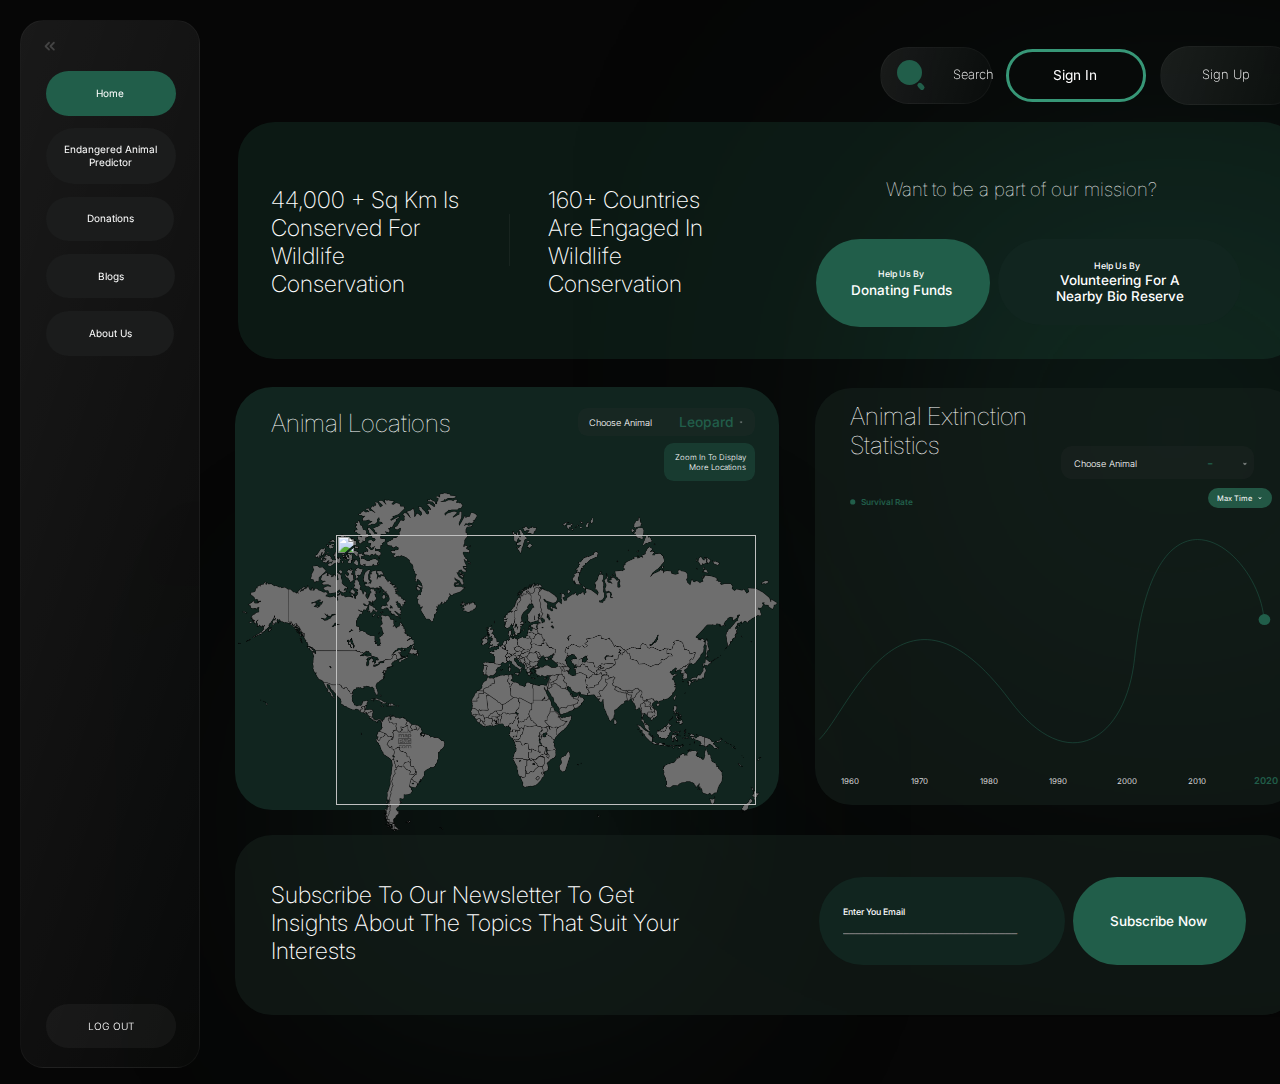
==== index.html @ 429c8d78 "updated" ====
<!DOCTYPE html>
<html>
  <head>
    <meta charset="utf-8" />
    <meta name="viewport" content="initial-scale=1, width=device-width" />

    <link rel="stylesheet" href="./global.css" />
    <link rel="stylesheet" href="./index.css" />
    <link
      rel="stylesheet"
      href="https://fonts.googleapis.com/css2?family=Inter:ital,wght@0,100;0,200;0,300;0,400;0,500;0,600;0,700;1,300&display=swap"
    />
    <link
      rel="stylesheet"
      href="https://fonts.googleapis.com/css2?family=Italiana:wght@400&display=swap"
    />
  </head>
  <body>
    <div class="biodiversity-v12">
      <img class="biodiversity-v1-item" alt="" src="./public/group-51.svg" />

      <div class="frame-parent36">
        <div class="frame-parent37">
          <div class="learn-more-wrapper6">
            <div class="learn-more8">Learn More</div>
          </div>
          <div class="frame-parent38">
            <div class="icon-park-outlinelike-wrapper6">
              <img
                class="icon-park-outlinelike8"
                alt=""
                src="./public/iconparkoutlinelike.svg"
              />
            </div>
            <div class="solarbookmark-broken-wrapper6">
              <img
                class="solarbookmark-broken-icon8"
                alt=""
                src="./public/solarbookmarkbroken.svg"
              />
            </div>
          </div>
        </div>
        <div class="frame-parent39">
          <div class="learn-more-wrapper6">
            <div class="learn-more8">Learn More</div>
          </div>
          <div class="frame-parent38">
            <div class="icon-park-outlinelike-wrapper6">
              <img
                class="icon-park-outlinelike8"
                alt=""
                src="./public/iconparkoutlinelike.svg"
              />
            </div>
            <div class="solarbookmark-broken-wrapper6">
              <img
                class="solarbookmark-broken-icon8"
                alt=""
                src="./public/solarbookmarkbroken-1.svg"
              />
            </div>
          </div>
        </div>
        <div class="frame-parent41">
          <div class="learn-more-wrapper6">
            <div class="learn-more8">Learn More</div>
          </div>
          <div class="frame-parent38">
            <div class="icon-park-outlinelike-wrapper6">
              <img
                class="icon-park-outlinelike8"
                alt=""
                src="./public/iconparkoutlinelike.svg"
              />
            </div>
            <div class="solarbookmark-broken-wrapper6">
              <img
                class="solarbookmark-broken-icon8"
                alt=""
                src="./public/solarbookmarkbroken-1.svg"
              />
            </div>
          </div>
        </div>
        <div class="frame-parent37">
          <div class="learn-more-wrapper6">
            <div class="learn-more8">Learn More</div>
          </div>
          <div class="frame-parent38">
            <div class="icon-park-outlinelike-wrapper6">
              <img
                class="icon-park-outlinelike8"
                alt=""
                src="./public/iconparkoutlinelike.svg"
              />
            </div>
            <div class="solarbookmark-broken-wrapper6">
              <img
                class="solarbookmark-broken-icon8"
                alt=""
                src="./public/solarbookmarkbroken.svg"
              />
            </div>
          </div>
        </div>
      </div>
      <div class="frame-parent45">
        <div class="rectangle-parent4">
          <div class="frame-child27"></div>
          <img class="vector-icon8" alt="" src="./public/vector.svg" />
        </div>
        <div class="rectangle-parent5">
          <div class="frame-child27"></div>
          <img class="vector-icon8" alt="" src="./public/vector.svg" />
        </div>
        <div class="rectangle-parent6">
          <div class="frame-child27"></div>
          <img class="vector-icon8" alt="" src="./public/vector-2.svg" />
        </div>
        <div class="sugar-levels1">Sugar Levels</div>
        <div class="bgm2">BGM</div>
        <div class="bgm3">BGM</div>
        <div class="averge1">Averge</div>
        <div class="mmoll2">3.9 mmol/L</div>
        <div class="beats-minute1">78-82 beats /minute</div>
        <div class="and-180-mgdl1">70 and 180 mg/dL</div>
        <div class="you1">You</div>
        <div class="mmoll3">4.5 mmol/L</div>
        <div class="beats-min1">82 beats /min</div>
        <div class="mgdl1">70-100 mg/dL</div>
        <div class="high-detail-white-world-map-1-parent">
          <img
            class="high-detail-white-world-map-1-icon1"
            alt=""
            src="./public/20210703213highdetailwhiteworldmap-1-11@2x.png"
          />

          <div class="rectangle-parent7">
            <div class="frame-child30"></div>
            <img
              class="frame-child31"
              loading="lazy"
              alt=""
              src="./public/group-10000050691.svg"
            />
          </div>
        </div>
        <h1 class="animal-locations1">Animal Locations</h1>
        <div class="frame-wrapper1">
          <div class="choice-options-parent">
            <div class="choice-options">
              <div class="choose-animal2">Choose animal</div>
              <div class="animal-list">
                <div class="leopard1">Leopard</div>
                <img
                  class="animal-list-child"
                  alt=""
                  src="./public/group-1000005086@2x.png"
                />
              </div>
            </div>
            <div class="zoom-info1">
              <div class="zoom-in-to-container1">
                <p class="zoom-in-to1">Zoom in to display</p>
                <p class="zoom-in-to1">more locations</p>
              </div>
            </div>
          </div>
        </div>
      </div>
      <div class="rectangle-parent8">
        <div class="frame-child32"></div>
        <div class="statistics-content-wrapper">
          <div class="statistics-content1">
            <div class="statistics-header1">
              <div class="animal-extinction-statistics-container1">
                <p class="animal-extinction1">Animal Extinction</p>
                <p class="zoom-in-to1">Statistics</p>
              </div>
              <div class="statistics-options">
                <div class="animal-choice">
                  <div class="choose-animal-input">
                    <div class="choose-animal3">Choose animal</div>
                  </div>
                  <div class="selected-animal">-</div>
                  <div class="dropdown1">
                    <img
                      class="dropdown-child"
                      alt=""
                      src="./public/group-1000005086-1@2x.png"
                    />
                  </div>
                </div>
              </div>
            </div>
            <div class="survival-info1">
              <div class="survival-rate1">
                <img
                  class="survival-rate-child"
                  loading="lazy"
                  alt=""
                  src="./public/group-1000005066.svg"
                />
              </div>
              <div class="survival-label">
                <div class="survival-rate2">Survival rate</div>
              </div>
              <div class="max-time-parent">
                <div class="max-time1">Max Time</div>
                <div class="time-value">
                  <img
                    class="mingcutedown-fill-icon1"
                    loading="lazy"
                    alt=""
                    src="./public/mingcutedownfill.svg"
                  />
                </div>
              </div>
            </div>
          </div>
        </div>
        <div class="grid-rows-parent">
          <div class="grid-rows">
            <div class="grid-cells">
              <img class="grid-cells-child" loading="lazy" alt="" />
            </div>
            <div class="grid-content">1960</div>
          </div>
          <div class="grid-rows1">
            <div class="grid-rows-inner">
              <img class="frame-child33" loading="lazy" alt="" />
            </div>
            <div class="div6">1970</div>
          </div>
          <div class="grid-rows1">
            <div class="grid-rows-inner">
              <img class="frame-child33" loading="lazy" alt="" />
            </div>
            <div class="div6">1980</div>
          </div>
          <div class="grid-rows3">
            <div class="grid-cells">
              <img class="frame-child33" loading="lazy" alt="" />
            </div>
            <div class="div6">1990</div>
          </div>
          <div class="grid-rows1">
            <div class="grid-rows-inner">
              <img class="frame-child33" loading="lazy" alt="" />
            </div>
            <div class="div6">2000</div>
          </div>
          <div class="grid-rows1">
            <div class="grid-rows-inner">
              <img class="frame-child33" loading="lazy" alt="" />
            </div>
            <div class="div6">2010</div>
          </div>
          <div class="grid-rows6">
            <div class="grid-cells">
              <img class="frame-child33" loading="lazy" alt="" />
            </div>
            <div class="div11">2020</div>
          </div>
          <img
            class="frame-child39"
            alt=""
            src="./public/group-1000005064.svg"
          />
        </div>
      </div>
      <div class="rectangle-parent9">
        <div class="frame-child40"></div>
        <div class="conservation-info">
          <div class="conservation-stats-parent">
            <div class="conservation-stats">
              <div class="sq-km-is1">
                44,000 + sq km is conserved for wildlife conservation
              </div>
            </div>
            <img
              class="frame-child41"
              loading="lazy"
              alt=""
              src="./public/line-76.svg"
            />

            <div class="conservation-stats1">
              <a class="countries-are-engaged1"
                >160+ Countries are engaged in wildlife conservation</a
              >
            </div>
          </div>
        </div>
        <div class="frame-parent46">
          <div class="want-to-be-a-part-of-our-missi-wrapper">
            <div class="want-to-be1">Want to be a part of our mission?</div>
          </div>
          <div class="contribution-options">
            <div class="contribution-types">
              <div class="contribution-headers">
                <div class="help-us-by2">Help us by</div>
              </div>
              <a class="donating-funds1">Donating funds</a>
            </div>
            <div class="contribution-types1">
              <div class="help-us-by-frame">
                <div class="help-us-by2">Help us by</div>
              </div>
              <a class="volunteering-for-a1"
                >Volunteering for a nearby Bio Reserve</a
              >
            </div>
          </div>
        </div>
      </div>
      <div class="rectangle-parent10">
        <div class="frame-child42"></div>
        <div class="subscribe-to-our-newsletter-to-container">
          <div class="sq-km-is1">
            Subscribe to our newsletter to get insights about the topics that
            suit your interests
          </div>
        </div>
        <div class="email-input1">
          <div class="input-field">
            <div class="enter-you-email1">Enter you email</div>
            <input
              class="email-placeholder"
              placeholder="_____________________________"
              type="text"
            />
          </div>
          <button class="submit-button1">
            <div class="subscribe-now1">Subscribe now</div>
          </button>
        </div>
      </div>
      <div class="footer-content-group">
        <div class="footer-content1">
          <img
            class="footer-content-item"
            loading="lazy"
            alt=""
            src="./public/group-1000005086-2.svg"
          />

          <div class="footer-navigation">
            <div class="footer-links1">
              <button class="home-link">
                <div class="home1">Home</div>
              </button>
              <div class="link-items-wrapper">
                <div class="link-items">
                  <div class="endangered-animal-predictor-container1">
                    <p class="endangered-animal1">Endangered animal</p>
                    <p class="zoom-in-to1">predictor</p>
                  </div>
                </div>
              </div>
              <div class="footer-links-inner" id="frameContainer1">
                <div class="donations-container">
                  <div class="donations1">Donations</div>
                </div>
              </div>
              <div class="footer-links-inner" id="frameContainer2">
                <div class="blogs-container">
                  <div class="blogs1">Blogs</div>
                </div>
              </div>
              <button class="footer-links-inner1" id="frameButton">
                <div class="about-us-container">
                  <div class="about-us1">About Us</div>
                </div>
              </button>
            </div>
          </div>
        </div>
        <button class="logout">
          <div class="log-out1">LOG OUT</div>
        </button>
      </div>
      <nav class="header">
        <button class="header-content">
          <div class="search-bar">
            <div class="ellipse-container">
              <div class="frame-child43"></div>
              <div class="frame-child44"></div>
            </div>
            <div class="search2">Search</div>
          </div>
        </button>
        <button class="auth-buttons">
          <a class="sign-in">Sign In</a>
        </button>
        <button class="signup-button">
          <div class="signup-label">
            <div class="sign-up">Sign Up</div>
          </div>
        </button>
      </nav>
    </div>

    <script>
      var frameContainer1 = document.getElementById("frameContainer1");
      if (frameContainer1) {
        frameContainer1.addEventListener("click", function (e) {
          window.location.href = "./bio-diversity-v2.html";
        });
      }
      
      var frameContainer2 = document.getElementById("frameContainer2");
      if (frameContainer2) {
        frameContainer2.addEventListener("click", function (e) {
          window.location.href = "./bio-diversity-v12.html";
        });
      }
      
      var frameButton = document.getElementById("frameButton");
      if (frameButton) {
        frameButton.addEventListener("click", function (e) {
          // Please sync "BioDiversity V1" to the project
        });
      }
      </script>
  </body>
</html>
---- global.css ----
body {
  margin: 0;
  line-height: normal;
}

:root {
  /* fonts */
  --font-inter: Inter;
  --font-italiana: Italiana;

  /* font sizes */
  --font-size-sm-7: 13.7px;
  --font-size-mini-5: 14.5px;
  --font-size-sm-3: 13.3px;
  --font-size-smi: 13px;
  --font-size-xs-5: 11.5px;
  --font-size-mini-6: 14.6px;
  --font-size-smi-9: 12.9px;
  --font-size-lgi-7: 19.7px;
  --font-size-4xs-2: 8.2px;
  --font-size-2xs-1: 10.1px;
  --font-size-3xs: 10px;
  --font-size-sm-5: 13.5px;
  --font-size-4xs-8: 8.8px;
  --font-size-4xl-1: 23.1px;
  --font-size-lg: 18px;
  --font-size-lg-9: 18.9px;
  --font-size-3xs-4: 9.4px;
  --font-size-5xs-9: 7.9px;
  --font-size-5xs-5: 7.5px;
  --font-size-4xs-3: 8.3px;
  --font-size-3xs-1: 9.1px;
  --font-size-5xl-9: 24.9px;
  --font-size-xl: 20px;
  --font-size-5xs-8: 7.8px;
  --font-size-sm-8: 13.8px;
  --font-size-3xs-2: 9.2px;
  --font-size-6xl: 25px;
  --font-size-sm: 14px;
  --font-size-37xl: 56px;
  --font-size-15xl: 34px;
  --font-size-26xl: 45px;
  --font-size-mid-2: 17.2px;
  --font-size-2xs-5: 10.5px;
  --font-size-4xl-2: 23.2px;
  --font-size-lgi: 19px;
  --font-size-xs-2: 11.2px;
  --font-size-base-4: 15.4px;
  --font-size-11xl-4: 30.4px;
  --font-size-5xl: 24px;
  --font-size-8xl-8: 27.8px;
  --font-size-3xl: 22px;
  --font-size-108xl: 127px;
  --font-size-13xl: 32px;
  --font-size-32xl: 51px;
  --font-size-smi-7: 12.7px;
  --font-size-base-2: 16.2px;
  --font-size-5xs-4: 7.4px;
  --font-size-3xs-9: 9.9px;
  --font-size-smi-6: 12.6px;
  --font-size-base: 16px;
  --font-size-9xl: 28px;

  /* Colors */
  --black-green: #11251f;
  --color-gray-500: #1b1c1c;
  --color-gray-100: #131313;
  --color-gray-600: #060606;
  --color-gray-700: rgba(17, 37, 31, 0.43);
  --color-gray-800: rgba(21, 31, 27, 0.63);
  --color-gray-200: rgba(255, 255, 255, 0.04);
  --color-gray-300: rgba(255, 255, 255, 0.25);
  --color-gray-400: rgba(19, 19, 19, 0.3);
  --color-gray-900: rgba(255, 255, 255, 0);
  --green: #379777;
  --color-seagreen-100: rgba(55, 151, 119, 0.2);
  --color-seagreen-200: rgba(55, 151, 119, 0.49);
  --color-seagreen-300: rgba(55, 151, 119, 0.13);
  --color-gainsboro-100: #d9d9d9;
  --color-gainsboro-200: #d8d8d8;
  --color-gainsboro-300: rgba(230, 230, 230, 0);
  --color-mediumaquamarine: #52b091;
  --color-white: #fff;
  --color-darkslategray-100: #474747;
  --dark-green: #215e4a;
  --color-darkslategray-200: rgba(48, 48, 48, 0.2);
  --color-darkslategray-300: rgba(71, 71, 71, 0.19);
  --color-dimgray: rgba(110, 110, 110, 0.19);
  --color-teal: #478570;

  /* Gaps */
  --gap-3xl: 22px;
  --gap-xl: 20px;
  --gap-5xl-1: 24.1px;
  --gap-8xs: 5px;
  --gap-4xs-9: 8.9px;
  --gap-smi-3: 12.3px;
  --gap-5xs-6: 7.6px;
  --gap-6xs-9: 6.9px;
  --gap-629xl-4: 648.4px;
  --gap-mid-6: 17.6px;
  --gap-smi-8: 12.8px;
  --gap-4xs-2: 8.2px;
  --gap-10xs-9: 2.9px;
  --gap-19xl-7: 38.7px;
  --gap-4xs-6: 8.6px;
  --gap-12xs-9: 0.9px;
  --gap-18xl-8: 37.8px;
  --gap-xs-8: 11.8px;
  --gap-3xs-1: 9.1px;
  --gap-8xs-6: 4.6px;
  --gap-8xs-4: 4.4px;
  --gap-14xl-8: 33.8px;
  --gap-7xs-5: 5.5px;
  --gap-6xs: 7px;
  --gap-6xl-6: 25.6px;
  --gap-5xs-7: 7.7px;
  --gap-sm: 14px;
  --gap-smi-9: 12.9px;
  --gap-7xs-1: 5.1px;
  --gap-23xl: 42px;
  --gap-xl-4: 20.4px;
  --gap-base: 16px;
  --gap-mid: 17px;
  --gap-24xl: 43px;
  --gap-2xl: 21px;
  --gap-15xl: 34px;
  --gap-2xl-3: 21.3px;
  --gap-14xl-9: 33.9px;
  --gap-4xl-6: 23.6px;

  /* Paddings */
  --padding-27xl-2: 46.2px;
  --padding-10xl: 29px;
  --padding-3xl: 22px;
  --padding-11xl: 30px;
  --padding-mini: 15px;
  --padding-8xl: 27px;
  --padding-14xl: 33px;
  --padding-xl: 20px;
  --padding-6xl: 25px;
  --padding-13xl: 32px;
  --padding-46xl: 65px;
  --padding-4xs: 9px;
  --padding-lgi: 19px;
  --padding-9xs: 4px;
  --padding-smi: 13px;
  --padding-7xs-5: 5.5px;
  --padding-12xs: 1px;
  --padding-5xl: 24px;
  --padding-11xs-1: 1.1px;
  --padding-10xs: 3px;
  --padding-10xs-7: 2.7px;
  --padding-7xs-4: 5.4px;
  --padding-10xs-1: 2.1px;
  --padding-7xs-7: 5.7px;
  --padding-7xs-6: 5.6px;
  --padding-7xs-9: 5.9px;
  --padding-8xs: 5px;
  --padding-6xs-1: 6.1px;
  --padding-xs: 12px;
  --padding-base: 16px;
  --padding-3xs-2: 9.2px;
  --padding-10xs-8: 2.8px;
  --padding-7xs-2: 5.2px;
  --padding-mid: 17px;
  --padding-4xl: 23px;
  --padding-lg: 18px;
  --padding-mid-5: 17.5px;
  --padding-23xl: 42px;
  --padding-6xs: 7px;
  --padding-32xl: 51px;
  --padding-21xl: 40px;
  --padding-base-5: 16.5px;
  --padding-30xl: 49px;
  --padding-23xl-5: 42.5px;
  --padding-35xl: 54px;
  --padding-30xl-2: 49.2px;
  --padding-17xl: 36px;
  --padding-18xl: 37px;
  --padding-10xl-3: 29.3px;
  --padding-10xl-2: 29.2px;
  --padding-9xs-7: 3.7px;
  --padding-37xl: 56px;
  --padding-40xl: 59px;
  --padding-12xl-6: 31.6px;
  --padding-xl-6: 20.6px;
  --padding-31xl: 50px;
  --padding-27xl: 46px;
  --padding-10xl-1: 29.1px;
  --padding-16xl: 35px;
  --padding-51xl: 70px;
  --padding-8xs-5: 4.5px;
  --padding-9xs-5: 3.5px;
  --padding-base-6: 16.6px;
  --padding-2xs: 11px;
  --padding-lgi-2: 19.2px;
  --padding-2xs-9: 10.9px;
  --padding-12xs-1: 0.1px;
  --padding-7xs-3: 5.3px;
  --padding-xs-1: 11.1px;
  --padding-22xl-5: 41.5px;
  --padding-4xs-4: 8.4px;
  --padding-7xs: 6px;
  --padding-4xs-3: 8.3px;
  --padding-xl-9: 20.9px;
  --padding-408xl-3: 427.3px;
  --padding-4xs-9: 8.9px;
  --padding-22xl: 41px;
  --padding-lg-7: 18.7px;
  --padding-lg-6: 18.6px;
  --padding-lg-8: 18.8px;
  --padding-7xl: 26px;
  --padding-26xl-6: 45.6px;
  --padding-25xl-5: 44.5px;

  /* Border radiuses */
  --br-7xl-4: 26.4px;
  --br-8xl-9: 27.9px;
  --br-18xl-8: 37.8px;
  --br-24xl-8: 43.8px;
  --br-82xl-6: 101.6px;
  --br-3xs-3: 9.3px;
  --br-sm-8: 13.8px;
  --br-4xl-5: 23.5px;
  --br-10xl-4: 29.4px;
  --br-18xl-3: 37.3px;
  --br-55xl: 74px;
  --br-34xl-5: 53.5px;
  --br-17xl-9: 36.9px;
  --br-lg-7: 18.7px;
  --br-xs-5: 11.5px;
  --br-3xs-7: 9.7px;
  --br-18xl-2: 37.2px;
  --br-10xs-7: 2.7px;
  --br-8xl-5: 27.5px;
  --br-36xl-2: 55.2px;
  --br-base-6: 16.6px;
  --br-16xl: 35px;
  --br-18xl: 37px;
  --br-17xl-6: 36.6px;
  --br-17xl-5: 36.5px;
}
---- index.css ----
.biodiversity-v1-item {
  position: absolute;
  top: -153px;
  left: -71px;
  width: 2026px;
  height: 1366px;
}
.learn-more8 {
  height: 10px;
  position: relative;
  text-decoration: underline;
  display: inline-block;
}
.learn-more-wrapper6 {
  width: 70.8px;
  border-radius: 13.81px;
  background-color: var(--dark-green);
  display: flex;
  flex-direction: row;
  align-items: center;
  justify-content: center;
  padding: var(--padding-7xs-2) var(--padding-xs);
  box-sizing: border-box;
  white-space: nowrap;
}
.icon-park-outlinelike8 {
  height: 13px;
  width: 13px;
  position: relative;
  overflow: hidden;
  flex-shrink: 0;
}
.icon-park-outlinelike-wrapper6 {
  height: 20.7px;
  width: 20.7px;
  border-radius: 13.81px;
  background-color: var(--dark-green);
  display: flex;
  flex-direction: row;
  align-items: center;
  justify-content: center;
  padding: var(--padding-7xs-2) var(--padding-9xs);
  box-sizing: border-box;
}
.solarbookmark-broken-icon8 {
  height: 10.4px;
  width: 10.4px;
  position: relative;
  overflow: hidden;
  flex-shrink: 0;
}
.solarbookmark-broken-wrapper6 {
  height: 20.7px;
  width: 20.7px;
  border-radius: 13.81px;
  background-color: var(--dark-green);
  display: flex;
  flex-direction: row;
  align-items: center;
  justify-content: center;
  padding: var(--padding-7xs-2) var(--padding-8xs);
  box-sizing: border-box;
}
.frame-parent38 {
  display: flex;
  flex-direction: row;
  align-items: flex-start;
  justify-content: flex-start;
  gap: var(--gap-6xs-9);
}
.frame-parent37,
.frame-parent39,
.frame-parent41 {
  position: absolute;
  top: 0;
  left: 0;
  width: 185.6px;
  display: flex;
  flex-direction: row;
  align-items: center;
  justify-content: space-between;
  gap: var(--gap-xl);
}
.frame-parent39,
.frame-parent41 {
  left: 220.1px;
}
.frame-parent41 {
  left: 440.3px;
}
.frame-parent36 {
  position: absolute;
  top: 531.5px;
  left: 67px;
  width: 626px;
  height: 20.7px;
  display: none;
  font-size: var(--font-size-4xs-2);
}
.frame-child27 {
  position: absolute;
  top: 0;
  left: 0;
  border-radius: 2.66px;
  background-color: var(--dark-green);
  width: 100%;
  height: 100%;
}
.vector-icon8 {
  position: absolute;
  height: 44%;
  width: 50%;
  top: 30%;
  right: 23%;
  bottom: 26%;
  left: 27%;
  max-width: 100%;
  overflow: hidden;
  max-height: 100%;
}
.rectangle-parent4,
.rectangle-parent5,
.rectangle-parent6 {
  width: 10px;
  height: 10px;
  position: relative;
  display: none;
  z-index: 1;
}
.rectangle-parent5,
.rectangle-parent6 {
  z-index: 2;
}
.rectangle-parent6 {
  z-index: 3;
}
.bgm2,
.bgm3,
.sugar-levels1 {
  font-size: var(--font-size-sm);
}
.sugar-levels1 {
  position: relative;
  line-height: 17.33px;
  display: none;
  min-width: 86px;
  z-index: 4;
}
.bgm2,
.bgm3 {
  min-width: 33px;
}
.bgm2 {
  position: relative;
  display: none;
  z-index: 5;
}
.bgm3 {
  z-index: 6;
}
.averge1,
.bgm3,
.mmoll2 {
  position: relative;
  display: none;
}
.averge1 {
  color: var(--dark-green);
  min-width: 28px;
  z-index: 7;
}
.mmoll2 {
  min-width: 44px;
  z-index: 8;
}
.and-180-mgdl1,
.beats-minute1,
.you1 {
  position: relative;
  display: none;
  min-width: 81px;
  z-index: 9;
}
.and-180-mgdl1,
.you1 {
  min-width: 71px;
  z-index: 10;
}
.you1 {
  color: var(--dark-green);
  min-width: 15px;
  z-index: 11;
}
.beats-min1,
.mgdl1,
.mmoll3 {
  position: relative;
  font-size: var(--font-size-3xs);
  display: none;
  min-width: 53px;
  z-index: 12;
}
.beats-min1,
.mgdl1 {
  min-width: 65px;
  z-index: 13;
}
.mgdl1 {
  min-width: 67px;
  z-index: 14;
}
.high-detail-white-world-map-1-icon1 {
  height: 517.1px;
  flex: 1;
  position: relative;
  max-width: 100%;
  overflow: hidden;
  object-fit: cover;
  z-index: 3;
}
.frame-child30 {
  position: absolute;
  top: 0;
  left: 0;
  border-radius: 37.16px;
  background-color: var(--black-green);
  width: 100%;
  height: 100%;
  z-index: 2;
}
.frame-child31 {
  position: absolute;
  top: 147.6px;
  left: 101.7px;
  width: 419.9px;
  height: 270.6px;
  z-index: 4;
}
.rectangle-parent7 {
  height: 423.1px;
  width: 544.7px;
  position: absolute;
  margin: 0 !important;
  top: -3.1px;
  left: -2.1px;
}
.high-detail-white-world-map-1-parent {
  width: 100%;
  margin: 0 !important;
  position: absolute;
  top: 3.1px;
  left: 2.1px;
  display: flex;
  flex-direction: row;
  align-items: flex-start;
  justify-content: flex-start;
  max-width: 100%;
  height: 100%;
}
.animal-locations1 {
  margin: 0;
  position: relative;
  font-size: var(--font-size-6xl);
  text-transform: capitalize;
  font-weight: 100;
  font-family: inherit;
  color: var(--color-white);
  z-index: 4;
}
.choose-animal2,
.leopard1 {
  position: relative;
  text-transform: capitalize;
  font-weight: 300;
  display: inline-block;
  min-width: 65px;
}
.leopard1 {
  font-weight: 500;
  min-width: 55px;
}
.animal-list-child {
  height: 4.6px;
  width: 4.6px;
  position: relative;
  object-fit: contain;
}
.animal-list,
.choice-options {
  display: flex;
  flex-direction: row;
  align-items: center;
  justify-content: flex-start;
}
.animal-list {
  gap: var(--gap-8xs-6);
  font-size: var(--font-size-sm-8);
  color: var(--dark-green);
}
.choice-options {
  border-radius: 9.74px;
  background-color: var(--color-darkslategray-200);
  padding: var(--padding-6xs-1) var(--padding-xs) var(--padding-7xs)
    var(--padding-2xs);
  gap: var(--gap-6xl-6);
}
.zoom-in-to1 {
  margin: 0;
}
.zoom-in-to-container1 {
  width: 72px;
  position: relative;
  text-transform: capitalize;
  font-weight: 300;
  display: inline-block;
}
.zoom-info1 {
  width: 91.9px;
  border-radius: 9.74px;
  background-color: var(--color-seagreen-100);
  display: flex;
  flex-direction: row;
  align-items: center;
  justify-content: center;
  padding: var(--padding-4xs) var(--padding-4xs) var(--padding-4xs-9);
  box-sizing: border-box;
  text-align: right;
  font-size: var(--font-size-5xs-8);
}
.choice-options-parent {
  width: 167.3px;
  display: flex;
  flex-direction: column;
  align-items: flex-end;
  justify-content: flex-start;
  padding: 0;
  box-sizing: border-box;
  gap: var(--gap-6xs);
  z-index: 4;
}
.frame-parent45,
.frame-wrapper1 {
  display: flex;
  align-items: flex-start;
}
.frame-wrapper1 {
  align-self: stretch;
  flex-direction: row;
  justify-content: flex-end;
  padding: 0 var(--padding-9xs);
  margin-top: -30px;
  font-size: var(--font-size-3xs-2);
  color: var(--color-white);
}
.frame-parent45 {
  position: absolute;
  top: 387.2px;
  left: 234.8px;
  width: 544.7px;
  flex-direction: column;
  justify-content: flex-start;
  padding: var(--padding-xl-9) var(--padding-xl) var(--padding-408xl-3)
    var(--padding-17xl);
  box-sizing: border-box;
  max-width: 100%;
  z-index: 1;
  font-size: var(--font-size-4xs-3);
  color: var(--color-gainsboro-200);
}
.frame-child32 {
  width: 485.2px;
  height: 418px;
  position: relative;
  border-radius: 36.93px;
  background-color: var(--color-gray-800);
  display: none;
  max-width: 100%;
}
.animal-extinction1 {
  margin-block-start: 0;
  margin-block-end: 5.49px;
}
.animal-extinction-statistics-container1 {
  position: relative;
  line-height: 93.86%;
  text-transform: capitalize;
  font-weight: 100;
  z-index: 1;
}
.choose-animal3 {
  position: relative;
  text-transform: capitalize;
  font-weight: 300;
  display: inline-block;
  min-width: 64px;
}
.choose-animal-input {
  width: 103.8px;
  flex-shrink: 0;
  display: flex;
  flex-direction: column;
  align-items: flex-start;
  justify-content: flex-start;
  padding: var(--padding-10xs) var(--padding-xl) 0 0;
  box-sizing: border-box;
}
.selected-animal {
  width: 53.8px;
  position: relative;
  font-size: var(--font-size-sm-7);
  text-transform: capitalize;
  font-weight: 500;
  color: var(--dark-green);
  text-align: center;
  display: inline-block;
  flex-shrink: 0;
}
.dropdown-child {
  width: 5.5px;
  height: 5.5px;
  position: relative;
  object-fit: contain;
}
.dropdown1 {
  display: flex;
  flex-direction: column;
  align-items: flex-start;
  justify-content: flex-start;
  padding: var(--padding-7xs-7) 0 0;
}
.animal-choice {
  border-radius: 11.46px;
  background-color: var(--color-darkslategray-200);
  overflow-x: auto;
  flex-direction: row;
  padding: var(--padding-4xs-4) var(--padding-7xs) var(--padding-4xs-3)
    var(--padding-smi);
  gap: var(--gap-7xs-5);
  z-index: 1;
}
.animal-choice,
.statistics-header1,
.statistics-options {
  display: flex;
  align-items: flex-start;
  justify-content: flex-start;
}
.statistics-options {
  flex: 1;
  flex-direction: column;
  padding: var(--padding-22xl-5) 0 0;
  box-sizing: border-box;
  min-width: 126px;
  font-size: var(--font-size-3xs-1);
}
.statistics-header1 {
  align-self: stretch;
  flex-direction: row;
  flex-wrap: wrap;
  align-content: flex-start;
  gap: var(--gap-14xl-8);
}
.survival-rate-child {
  width: 6.1px;
  height: 6.1px;
  position: relative;
  z-index: 1;
}
.survival-rate1 {
  display: flex;
  flex-direction: column;
  align-items: flex-start;
  justify-content: flex-start;
  padding: var(--padding-xs-1) 0 0;
}
.survival-rate2 {
  position: relative;
  text-transform: capitalize;
  font-weight: 600;
  display: inline-block;
  min-width: 53px;
  z-index: 1;
}
.survival-label {
  flex: 1;
  display: flex;
  flex-direction: column;
  align-items: flex-start;
  justify-content: flex-start;
  padding: var(--padding-3xs-2) var(--padding-xl) 0 0;
  box-sizing: border-box;
  min-width: 223px;
  max-width: 100%;
}
.max-time1 {
  position: relative;
  display: inline-block;
  min-width: 35px;
}
.mingcutedown-fill-icon1 {
  width: 6.7px;
  height: 6.7px;
  position: relative;
  overflow: hidden;
  flex-shrink: 0;
}
.time-value {
  display: flex;
  flex-direction: column;
  align-items: flex-start;
  justify-content: flex-start;
  padding: var(--padding-11xs-1) 0 0;
}
.max-time-parent,
.survival-info1 {
  flex-direction: row;
  justify-content: flex-start;
}
.max-time-parent {
  border-radius: 18.69px;
  background-color: var(--color-seagreen-200);
  display: flex;
  align-items: flex-start;
  padding: var(--padding-7xs-3) var(--padding-4xs) var(--padding-7xs-2);
  gap: var(--gap-8xs-4);
  z-index: 1;
  font-size: var(--font-size-5xs-5);
  color: var(--color-white);
}
.survival-info1 {
  align-self: stretch;
  flex-wrap: wrap;
  align-content: flex-start;
  gap: var(--gap-8xs-6);
  font-size: var(--font-size-4xs-3);
  color: var(--dark-green);
}
.statistics-content-wrapper,
.statistics-content1,
.survival-info1 {
  display: flex;
  align-items: flex-start;
  max-width: 100%;
}
.statistics-content1 {
  flex: 1;
  flex-direction: column;
  justify-content: flex-start;
  gap: var(--gap-3xs-1);
}
.statistics-content-wrapper {
  align-self: stretch;
  flex-direction: row;
  justify-content: flex-end;
  padding: 0 var(--padding-mid) 0 var(--padding-5xl);
  box-sizing: border-box;
}
.grid-cells-child {
  height: 254.7px;
  width: 0.3px;
  position: relative;
  object-fit: contain;
}
.grid-cells {
  display: flex;
  flex-direction: row;
  align-items: flex-start;
  justify-content: flex-start;
  padding: 0 var(--padding-4xl) 0 var(--padding-3xl);
}
.grid-content {
  align-self: stretch;
  position: relative;
}
.grid-rows {
  width: 45.8px;
  display: flex;
  flex-direction: column;
  align-items: flex-start;
  justify-content: flex-start;
  padding: 0 0 var(--padding-12xs-1);
  box-sizing: border-box;
}
.frame-child33 {
  height: 254.7px;
  width: 0.3px;
  position: relative;
  object-fit: contain;
  flex-shrink: 0;
}
.grid-rows-inner {
  display: flex;
  flex-direction: row;
  align-items: flex-start;
  justify-content: flex-end;
  padding: 0 var(--padding-3xl) 0 var(--padding-4xl);
}
.div6 {
  align-self: stretch;
  position: relative;
  flex-shrink: 0;
}
.grid-rows1,
.grid-rows3 {
  width: 45.8px;
  display: flex;
  flex-direction: column;
  align-items: flex-end;
  justify-content: flex-start;
  gap: var(--gap-12xs-9);
}
.grid-rows3 {
  align-items: flex-start;
}
.div11 {
  align-self: stretch;
  position: relative;
  font-weight: 600;
  flex-shrink: 0;
}
.grid-rows6 {
  width: 45.8px;
  display: flex;
  flex-direction: column;
  align-items: flex-start;
  justify-content: flex-start;
  gap: var(--gap-12xs-9);
  font-size: var(--font-size-3xs-4);
  color: var(--dark-green);
}
.frame-child39 {
  height: 204.2px;
  width: 455px;
  position: absolute;
  margin: 0 !important;
  top: 19.9px;
  left: -9.4px;
  z-index: 2;
}
.grid-rows-parent {
  align-self: stretch;
  display: flex;
  flex-direction: row;
  align-items: flex-end;
  justify-content: space-between;
  padding: 0 0 0 var(--padding-12xs);
  position: relative;
  gap: var(--gap-xl);
  z-index: 1;
  text-align: center;
  font-size: var(--font-size-5xs-9);
  color: var(--color-gainsboro-200);
}
.frame-child40,
.rectangle-parent8 {
  border-radius: 36.93px;
  max-width: 100%;
}
.rectangle-parent8 {
  position: absolute;
  top: 388.4px;
  left: 815px;
  background-color: var(--color-gray-800);
  width: 485.2px;
  display: flex;
  flex-direction: column;
  align-items: flex-end;
  justify-content: flex-start;
  padding: var(--padding-base-6) var(--padding-2xs) var(--padding-lgi-2);
  box-sizing: border-box;
  gap: var(--gap-xs-8);
  z-index: 1;
  font-size: var(--font-size-5xl-9);
}
.frame-child40 {
  height: 237.3px;
  width: 1062.1px;
  position: relative;
  background-color: var(--color-seagreen-300);
  display: none;
}
.sq-km-is1 {
  align-self: stretch;
  position: relative;
  text-transform: capitalize;
  font-weight: 200;
  z-index: 1;
}
.conservation-stats {
  flex: 1;
  display: flex;
  flex-direction: column;
  align-items: flex-start;
  justify-content: flex-start;
  padding: var(--padding-9xs-5) 0 0;
  box-sizing: border-box;
  min-width: 130px;
}
.countries-are-engaged1,
.frame-child41 {
  align-self: stretch;
  position: relative;
  z-index: 1;
}
.frame-child41 {
  width: 0.9px;
  max-height: 100%;
  object-fit: contain;
  min-height: 116px;
}
.countries-are-engaged1 {
  text-decoration: none;
  text-transform: capitalize;
  font-weight: 200;
  color: inherit;
}
.conservation-stats1 {
  width: 188.4px;
  flex-direction: column;
  padding: var(--padding-9xs-5) 0 0;
  box-sizing: border-box;
}
.conservation-info,
.conservation-stats-parent,
.conservation-stats1 {
  display: flex;
  align-items: flex-start;
  justify-content: flex-start;
}
.conservation-stats-parent {
  align-self: stretch;
  flex-direction: row;
  gap: var(--gap-18xl-8);
}
.conservation-info {
  width: 464.9px;
  flex-direction: column;
  padding: var(--padding-8xs-5) 0 0;
  box-sizing: border-box;
  min-width: 464.9px;
  max-width: 100%;
}
.want-to-be1 {
  position: relative;
  font-weight: 100;
  z-index: 1;
}
.want-to-be-a-part-of-our-missi-wrapper {
  display: flex;
  flex-direction: row;
  align-items: flex-start;
  justify-content: flex-start;
  padding: 0 var(--padding-51xl);
}
.help-us-by2 {
  position: relative;
  line-height: 11.14px;
  text-transform: capitalize;
  font-weight: 500;
  display: inline-block;
  min-width: 47px;
  white-space: nowrap;
}
.contribution-headers {
  display: flex;
  flex-direction: row;
  align-items: flex-start;
  justify-content: flex-start;
  padding: 0 var(--padding-11xl) 0 var(--padding-8xl);
}
.donating-funds1 {
  text-decoration: none;
  position: relative;
  font-size: var(--font-size-sm-5);
  text-transform: capitalize;
  font-weight: 500;
  color: inherit;
  display: inline-block;
  min-width: 102px;
}
.contribution-types,
.help-us-by-frame {
  display: flex;
  align-items: flex-start;
  justify-content: flex-start;
}
.contribution-types {
  border-radius: 74.01px;
  background-color: var(--dark-green);
  flex-direction: column;
  padding: var(--padding-10xl-1) var(--padding-16xl) var(--padding-10xl);
  gap: var(--gap-10xs-9);
  flex-shrink: 0;
  z-index: 1;
}
.help-us-by-frame {
  flex-direction: row;
  padding: 0 var(--padding-32xl) 0 var(--padding-27xl);
}
.volunteering-for-a1 {
  text-decoration: none;
  align-self: stretch;
  position: relative;
  font-size: var(--font-size-sm-5);
  text-transform: capitalize;
  font-weight: 500;
  color: inherit;
  text-align: center;
}
.contribution-options,
.contribution-types1 {
  display: flex;
  align-items: flex-start;
  justify-content: flex-start;
}
.contribution-types1 {
  flex: 1;
  border-radius: 74.01px;
  background-color: var(--black-green);
  flex-direction: column;
  padding: var(--padding-xl-6) var(--padding-31xl);
  box-sizing: border-box;
  gap: var(--gap-12xs-9);
  min-width: 158px;
  flex-shrink: 0;
  z-index: 1;
}
.contribution-options {
  align-self: stretch;
  flex-direction: row;
  gap: var(--gap-4xs-6);
  font-size: var(--font-size-4xs-8);
}
.frame-parent46,
.rectangle-parent9 {
  display: flex;
  align-items: flex-start;
  max-width: 100%;
}
.frame-parent46 {
  width: 425.5px;
  flex-direction: column;
  justify-content: flex-start;
  gap: var(--gap-19xl-7);
  min-width: 425.5px;
  font-size: var(--font-size-lg-9);
}
.rectangle-parent9 {
  position: absolute;
  top: 121.6px;
  left: 238px;
  border-radius: 36.93px;
  background-color: var(--color-seagreen-300);
  width: 1062.1px;
  flex-direction: row;
  justify-content: space-between;
  padding: var(--padding-37xl) var(--padding-40xl) var(--padding-12xl-6)
    var(--padding-14xl);
  box-sizing: border-box;
  gap: var(--gap-xl);
  z-index: 1;
}
.frame-child42 {
  height: 180.1px;
  width: 1065.4px;
  position: relative;
  border-radius: 37.31px;
  background-color: var(--color-gray-800);
  display: none;
  max-width: 100%;
}
.subscribe-to-our-newsletter-to-container {
  width: 418.2px;
  display: flex;
  flex-direction: column;
  align-items: flex-start;
  justify-content: flex-start;
  padding: var(--padding-9xs-7) 0 0;
  box-sizing: border-box;
  max-width: 100%;
}
.email-placeholder,
.enter-you-email1 {
  font-weight: 500;
  position: relative;
  text-transform: capitalize;
  display: inline-block;
}
.enter-you-email1 {
  min-width: 66px;
}
.email-placeholder {
  width: 185.7px;
  border: 0;
  outline: 0;
  font-family: var(--font-inter);
  font-size: var(--font-size-sm-5);
  background-color: transparent;
  height: 16px;
  color: var(--color-white);
  text-align: left;
  padding: 0;
}
.input-field {
  flex: 1;
  border-radius: 53.48px;
  background-color: var(--black-green);
  display: flex;
  flex-direction: column;
  align-items: flex-start;
  justify-content: flex-start;
  padding: var(--padding-10xl-3) var(--padding-5xl) var(--padding-10xl-2);
  box-sizing: border-box;
  gap: var(--gap-10xs-9);
  min-width: 160px;
  z-index: 1;
}
.subscribe-now1 {
  position: relative;
  font-size: var(--font-size-sm-5);
  text-transform: capitalize;
  font-weight: 500;
  font-family: var(--font-inter);
  color: var(--color-white);
  text-align: left;
  display: inline-block;
  min-width: 99px;
}
.submit-button1 {
  cursor: pointer;
  border: 0;
  padding: var(--padding-17xl) var(--padding-18xl);
  background-color: var(--dark-green);
  border-radius: 74.01px;
  display: flex;
  flex-direction: row;
  align-items: flex-start;
  justify-content: flex-start;
  white-space: nowrap;
  z-index: 1;
}
.home-link:hover,
.submit-button1:hover {
  background-color: var(--color-teal);
}
.email-input1,
.rectangle-parent10 {
  display: flex;
  flex-direction: row;
  max-width: 100%;
}
.email-input1 {
  width: 427.6px;
  align-items: flex-end;
  justify-content: flex-start;
  gap: var(--gap-4xs-2);
  font-size: var(--font-size-4xs-8);
}
.rectangle-parent10 {
  position: absolute;
  top: 834.6px;
  left: 234.8px;
  border-radius: 37.31px;
  background-color: var(--color-gray-800);
  width: 1065.4px;
  align-items: flex-start;
  justify-content: space-between;
  padding: var(--padding-23xl-5) var(--padding-35xl) var(--padding-30xl-2)
    var(--padding-17xl);
  box-sizing: border-box;
  gap: var(--gap-xl);
  z-index: 5;
}
.footer-content-item {
  width: 20.9px;
  height: 15.7px;
  position: relative;
  flex-shrink: 0;
}
.home1 {
  position: relative;
  font-size: var(--font-size-3xs);
  line-height: 93.86%;
  text-transform: capitalize;
  font-family: var(--font-inter);
  color: var(--color-white);
  text-align: center;
  display: inline-block;
  min-width: 29px;
}
.home-link {
  cursor: pointer;
  border: 0;
  padding: var(--padding-mid-5) var(--padding-30xl);
  background-color: var(--dark-green);
  align-self: stretch;
  border-radius: 29.38px;
  display: flex;
  flex-direction: row;
  align-items: flex-start;
  justify-content: flex-start;
}
.endangered-animal1 {
  margin-block-start: 0;
  margin-block-end: 4px;
}
.endangered-animal-predictor-container1 {
  width: 95px;
  position: relative;
  line-height: 93.86%;
  text-transform: capitalize;
  display: inline-block;
}
.link-items,
.link-items-wrapper {
  display: flex;
  flex-direction: row;
  align-items: flex-start;
  justify-content: flex-start;
}
.link-items {
  flex: 1;
  border-radius: 29.38px;
  background-color: var(--color-gray-500);
  padding: var(--padding-base-5) var(--padding-mid);
}
.link-items-wrapper {
  align-self: stretch;
  overflow: hidden;
}
.donations1 {
  position: relative;
  line-height: 93.86%;
  text-transform: capitalize;
  display: inline-block;
  min-width: 48px;
}
.donations-container,
.footer-links-inner {
  display: flex;
  flex-direction: row;
  align-items: flex-start;
  justify-content: flex-start;
}
.donations-container {
  border-radius: 29.38px;
  background-color: var(--color-gray-500);
  padding: var(--padding-mid-5) var(--padding-21xl);
}
.footer-links-inner {
  overflow: hidden;
  cursor: pointer;
}
.blogs1 {
  position: relative;
  line-height: 93.86%;
  text-transform: capitalize;
  display: inline-block;
  min-width: 27px;
}
.blogs-container {
  border-radius: 29.38px;
  background-color: var(--color-gray-500);
  display: flex;
  flex-direction: row;
  align-items: flex-start;
  justify-content: flex-start;
  padding: var(--padding-mid-5) var(--padding-32xl);
}
.about-us1 {
  position: relative;
  font-size: var(--font-size-3xs);
  line-height: 93.86%;
  text-transform: capitalize;
  font-family: var(--font-inter);
  color: var(--color-white);
  text-align: center;
  display: inline-block;
  min-width: 44px;
}
.about-us-container {
  border-radius: 29.38px;
  background-color: var(--color-gray-500);
  display: flex;
  flex-direction: row;
  align-items: flex-start;
  justify-content: flex-start;
  padding: var(--padding-mid-5) var(--padding-23xl);
  white-space: nowrap;
}
.footer-links-inner1 {
  cursor: pointer;
  border: 0;
  padding: 0;
  background-color: transparent;
  overflow: hidden;
  flex-direction: row;
}
.footer-content1,
.footer-links-inner1,
.footer-links1,
.footer-navigation {
  display: flex;
  align-items: flex-start;
  justify-content: flex-start;
}
.footer-links1 {
  flex: 1;
  flex-direction: column;
  padding: 0;
  gap: var(--gap-smi-9);
  flex-shrink: 0;
}
.footer-content1,
.footer-navigation {
  align-self: stretch;
}
.footer-navigation {
  flex-direction: row;
  padding: 0 0 0 var(--padding-6xs);
}
.footer-content1 {
  flex-direction: column;
  gap: var(--gap-mid-6);
}
.log-out1 {
  position: relative;
  font-size: var(--font-size-2xs-1);
  line-height: 93.86%;
  text-transform: capitalize;
  font-weight: 300;
  font-family: var(--font-inter);
  color: var(--color-white);
  text-align: left;
  display: inline-block;
  min-width: 45px;
}
.footer-content-group,
.logout {
  display: flex;
  justify-content: flex-start;
}
.logout {
  cursor: pointer;
  border: 0;
  padding: var(--padding-mid-5) var(--padding-23xl);
  background-color: var(--color-darkslategray-300);
  border-radius: 29.38px;
  flex-direction: row;
  align-items: flex-start;
  white-space: nowrap;
}
.logout:hover {
  background-color: var(--color-dimgray);
}
.footer-content-group {
  position: absolute;
  top: calc(50% - 522px);
  left: 20px;
  backdrop-filter: blur(39.44px);
  border-radius: 23.48px;
  background: linear-gradient(
    107.78deg,
    rgba(255, 255, 255, 0.08),
    rgba(255, 255, 255, 0.02)
  );
  border: 0.9px solid var(--color-gray-200);
  box-sizing: border-box;
  width: 180px;
  flex-direction: column;
  align-items: flex-end;
  padding: var(--padding-mid) var(--padding-4xl) var(--padding-lgi)
    var(--padding-lg);
  gap: var(--gap-629xl-4);
  z-index: 1;
  text-align: center;
  font-size: var(--font-size-3xs);
}
.frame-child43,
.frame-child44 {
  position: absolute;
  top: 0;
  left: 20px;
  border-radius: 50%;
  background-color: var(--dark-green);
  width: 25.2px;
  height: 25.2px;
}
.frame-child44 {
  top: 30.46px;
  left: 45.91px;
  border-radius: 9.27px;
  width: 8.3px;
  height: 5.3px;
  transform: rotate(-135deg);
  transform-origin: 0 0;
  z-index: 1;
}
.ellipse-container,
.search2 {
  position: relative;
  flex-shrink: 0;
}
.ellipse-container {
  height: 30.5px;
  width: 69.7px;
}
.search2 {
  font-size: var(--font-size-smi-9);
  line-height: 93.86%;
  text-transform: capitalize;
  font-weight: 200;
  font-family: var(--font-inter);
  color: var(--color-white);
  text-align: left;
  display: inline-block;
  min-width: 42px;
}
.header-content,
.search-bar {
  display: flex;
  align-items: center;
  justify-content: center;
}
.search-bar {
  width: 79px;
  flex-direction: row;
  gap: var(--gap-6xs-9);
}
.header-content {
  cursor: pointer;
  border: 1.1px solid var(--color-gray-200);
  padding: var(--padding-xs) var(--padding-mini);
  background-color: transparent;
  width: 111.6px;
  backdrop-filter: blur(46.55px);
  border-radius: 101.62px;
  background: linear-gradient(
    107.78deg,
    rgba(255, 255, 255, 0.08),
    rgba(255, 255, 255, 0.02)
  );
  box-sizing: border-box;
  flex-direction: column;
}
.sign-in {
  text-decoration: none;
  position: relative;
  font-size: var(--font-size-sm-7);
  line-height: 17.33px;
  font-family: var(--font-inter);
  color: var(--color-white);
  text-align: left;
  display: inline-block;
  min-width: 45px;
  white-space: nowrap;
}
.auth-buttons {
  cursor: pointer;
  border: 3px solid var(--green);
  padding: var(--padding-mini) 44px;
  background-color: var(--color-gray-900);
  flex: 1;
  backdrop-filter: blur(77.06px);
  border-radius: 26.37px;
  overflow: hidden;
  display: flex;
  flex-direction: row;
  align-items: center;
  justify-content: center;
  white-space: nowrap;
}
.auth-buttons:hover {
  background-color: var(--color-gainsboro-300);
  border: 3px solid var(--color-mediumaquamarine);
  box-sizing: border-box;
}
.sign-up {
  position: relative;
  font-size: var(--font-size-smi-9);
  line-height: 158%;
  text-transform: capitalize;
  font-weight: 200;
  font-family: var(--font-inter);
  color: var(--color-white);
  text-align: left;
  display: inline-block;
  min-width: 47px;
  white-space: nowrap;
}
.signup-label {
  flex: 1;
  justify-content: flex-start;
}
.header,
.signup-button,
.signup-label {
  display: flex;
  flex-direction: row;
  align-items: center;
}
.signup-button {
  cursor: pointer;
  border: 1.1px solid var(--color-gray-200);
  padding: var(--padding-lg) var(--padding-30xl) var(--padding-lg)
    var(--padding-22xl);
  background-color: transparent;
  flex: 1;
  backdrop-filter: blur(46.55px);
  border-radius: 101.62px;
  background: linear-gradient(
    107.78deg,
    rgba(255, 255, 255, 0.08),
    rgba(255, 255, 255, 0.02)
  );
  justify-content: center;
}
.header {
  margin: 0;
  position: absolute;
  top: 46.2px;
  left: 880px;
  width: 419.6px;
  justify-content: flex-start;
  gap: var(--gap-sm);
  max-width: 100%;
  z-index: 1;
}
.biodiversity-v12 {
  width: 100%;
  height: 1084px;
  position: relative;
  background-color: var(--color-gray-600);
  overflow: hidden;
  line-height: normal;
  letter-spacing: normal;
  text-align: left;
  font-size: var(--font-size-4xl-1);
  color: var(--color-white);
  font-family: var(--font-inter);
}
@media screen and (max-width: 1000px) {
  .conservation-info,
  .frame-parent46 {
    flex: 1;
  }
  .rectangle-parent9 {
    flex-wrap: wrap;
  }
}
@media screen and (max-width: 975px) {
  .rectangle-parent10 {
    flex-wrap: wrap;
  }
}
@media screen and (max-width: 725px) {
  .conservation-info,
  .frame-parent46 {
    min-width: 100%;
  }
}
@media screen and (max-width: 450px) {
  .animal-locations1 {
    font-size: var(--font-size-xl);
  }
  .animal-extinction-statistics-container1 {
    font-size: var(--font-size-xl);
    line-height: 19px;
  }
  .grid-rows-parent {
    flex-wrap: wrap;
  }
  .countries-are-engaged1,
  .sq-km-is1 {
    font-size: var(--font-size-lg);
  }
  .conservation-stats-parent,
  .contribution-options,
  .email-input1 {
    flex-wrap: wrap;
  }
  .biodiversity-v12 {
    height: auto;
    min-height: 1084;
  }
}
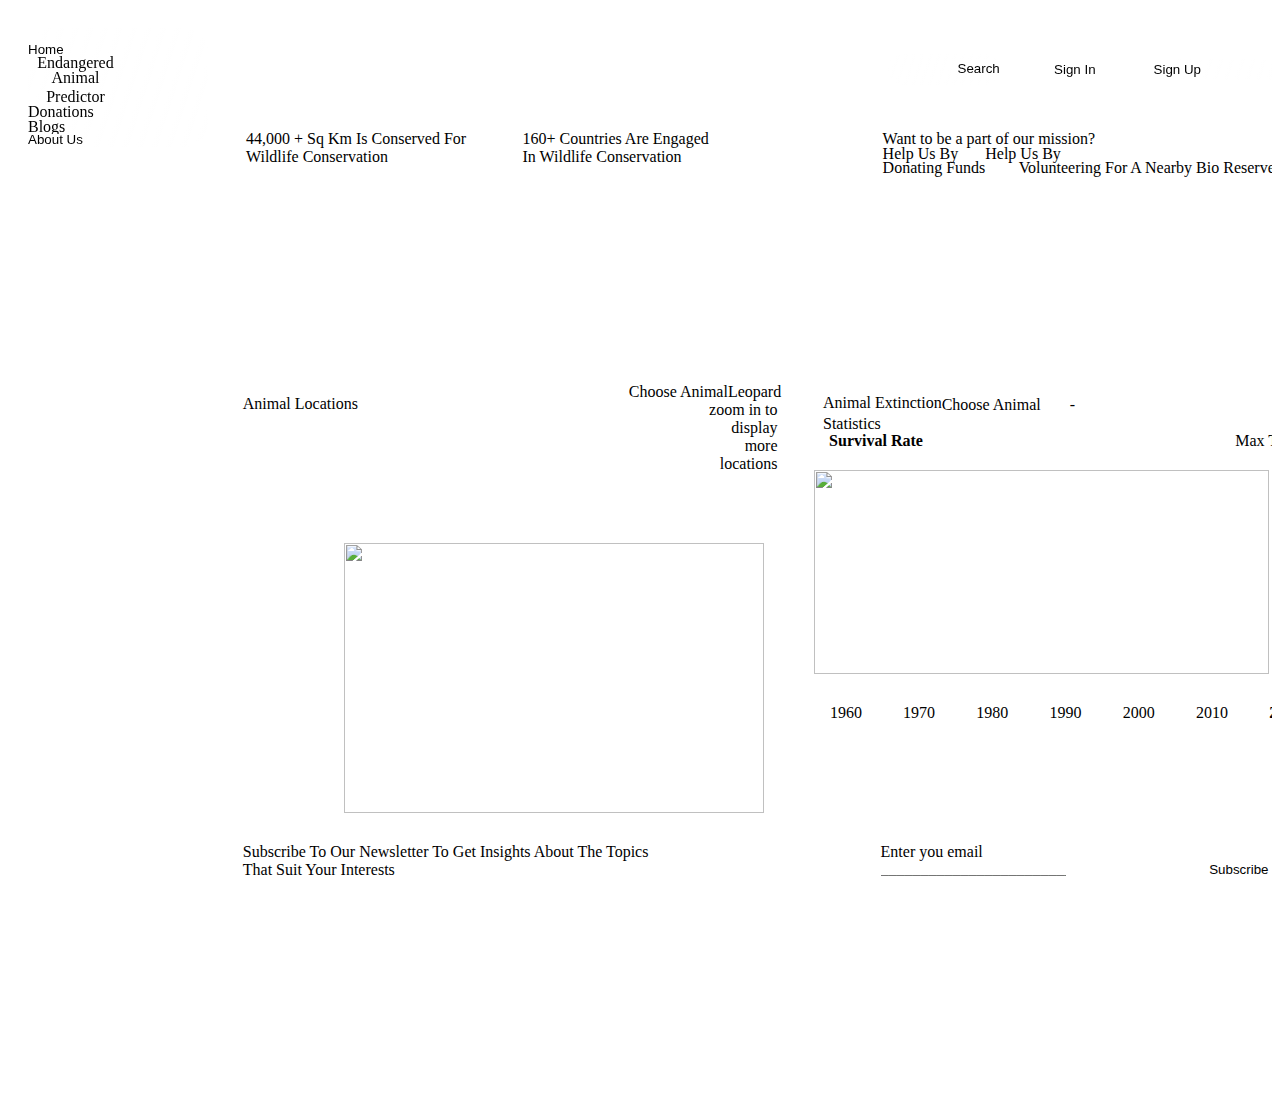
==== commit dc4a21d1: "updated" ====
--- a/index.html
+++ b/index.html
@@ -142,7 +142,7 @@
               class="frame-child31"
               loading="lazy"
               alt=""
-              src="./public/group-10000050691.svg"
+              src="./public/group-1000005069.svg"
             />
           </div>
         </div>
@@ -328,11 +328,11 @@
             <div class="enter-you-email1">Enter you email</div>
             <input
               class="email-placeholder"
-              placeholder="_____________________________"
+              placeholder="___________________________"
               type="text"
             />
           </div>
-          <button class="submit-button1">
+          <button id="button" class="submit-button1">
             <div class="subscribe-now1">Subscribe now</div>
           </button>
         </div>
@@ -369,17 +369,19 @@
                   <div class="blogs1">Blogs</div>
                 </div>
               </div>
-              <button class="footer-links-inner1" id="frameButton">
+              <button id="myButton" class="footer-links-inner1" id="frameButton">
                 <div class="about-us-container">
                   <div class="about-us1">About Us</div>
+                  <script type="text/javascript">
+                    document.getElementById("myButton").onclick = function () {
+                      window.location.href = "bio-diversity-v3.html";
+                  };
+                  </script>
                 </div>
               </button>
             </div>
           </div>
         </div>
-        <button class="logout">
-          <div class="log-out1">LOG OUT</div>
-        </button>
       </div>
       <nav class="header">
         <button class="header-content">
--- a/index.css
+++ b/index.css
@@ -310,7 +310,7 @@
 .zoom-in-to-container1 {
   width: 72px;
   position: relative;
-  text-transform: capitalize;
+  text-transform: lowercase;
   font-weight: 300;
   display: inline-block;
 }
@@ -883,13 +883,15 @@
 .enter-you-email1 {
   font-weight: 500;
   position: relative;
-  text-transform: capitalize;
+  /* text-transform: lowercase; */
   display: inline-block;
 }
 .enter-you-email1 {
   min-width: 66px;
+  /* text-transform: lowercase; */
 }
 .email-placeholder {
+  /* text-transform: lowercase; */
   width: 185.7px;
   border: 0;
   outline: 0;
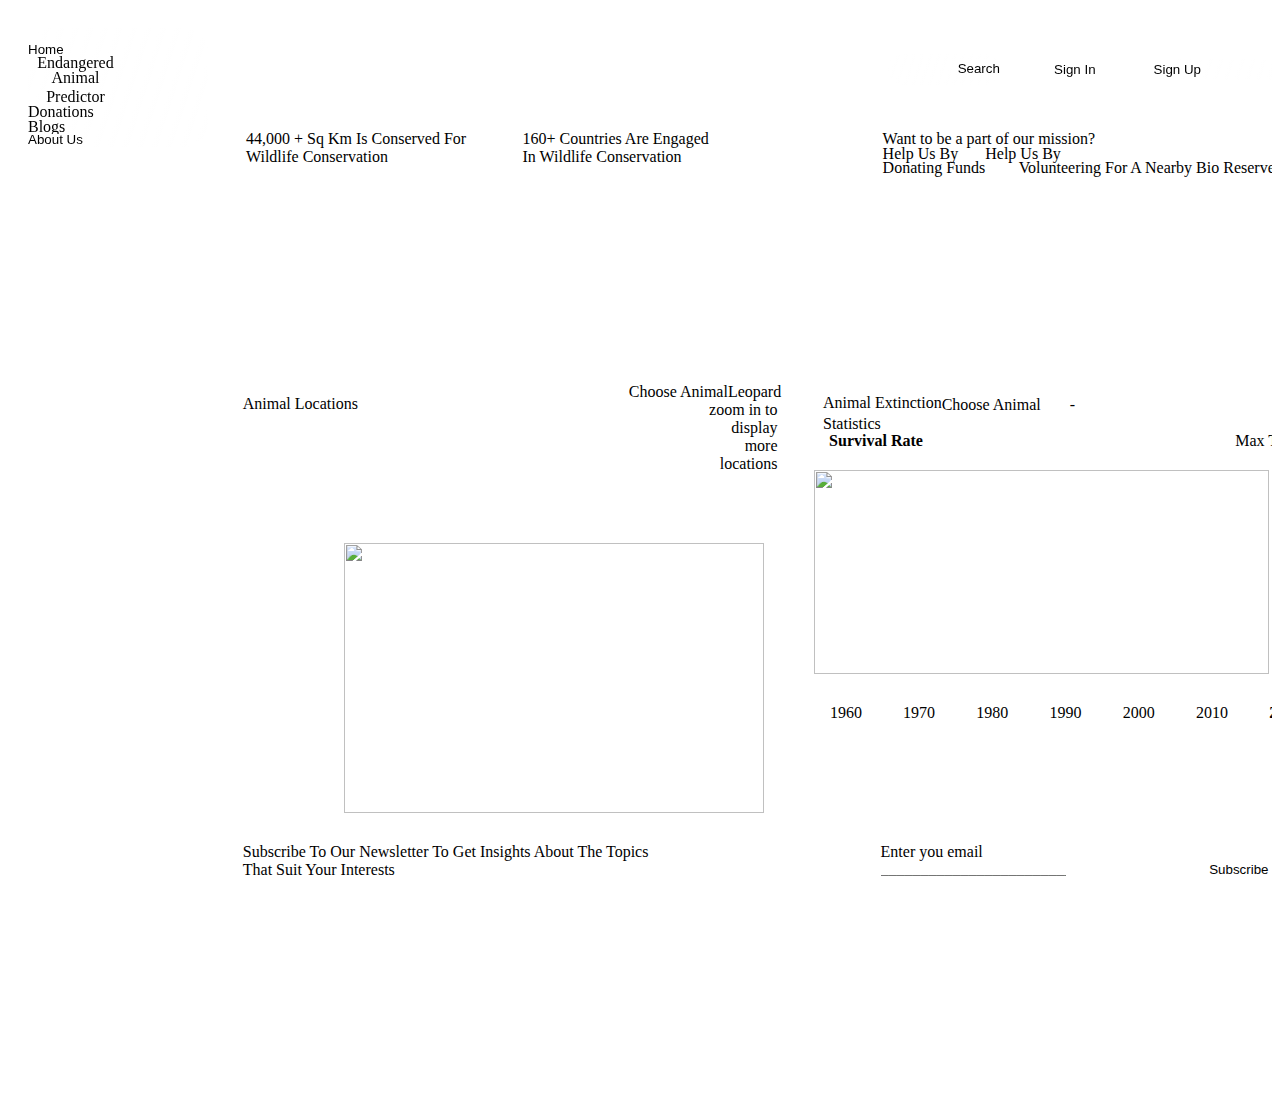
==== commit 8fb3bbe3: "updated" ====
--- a/index.html
+++ b/index.html
@@ -390,7 +390,7 @@
               <div class="frame-child43"></div>
               <div class="frame-child44"></div>
             </div>
-            <div class="search2">Search</div>
+            <div class="search1">Search</div>
           </div>
         </button>
         <button class="auth-buttons">
--- a/index.css
+++ b/index.css
@@ -1207,7 +1207,8 @@
   height: 30.5px;
   width: 69.7px;
 }
-.search2 {
+.search1 {
+  position: relative;
   font-size: var(--font-size-smi-9);
   line-height: 93.86%;
   text-transform: capitalize;
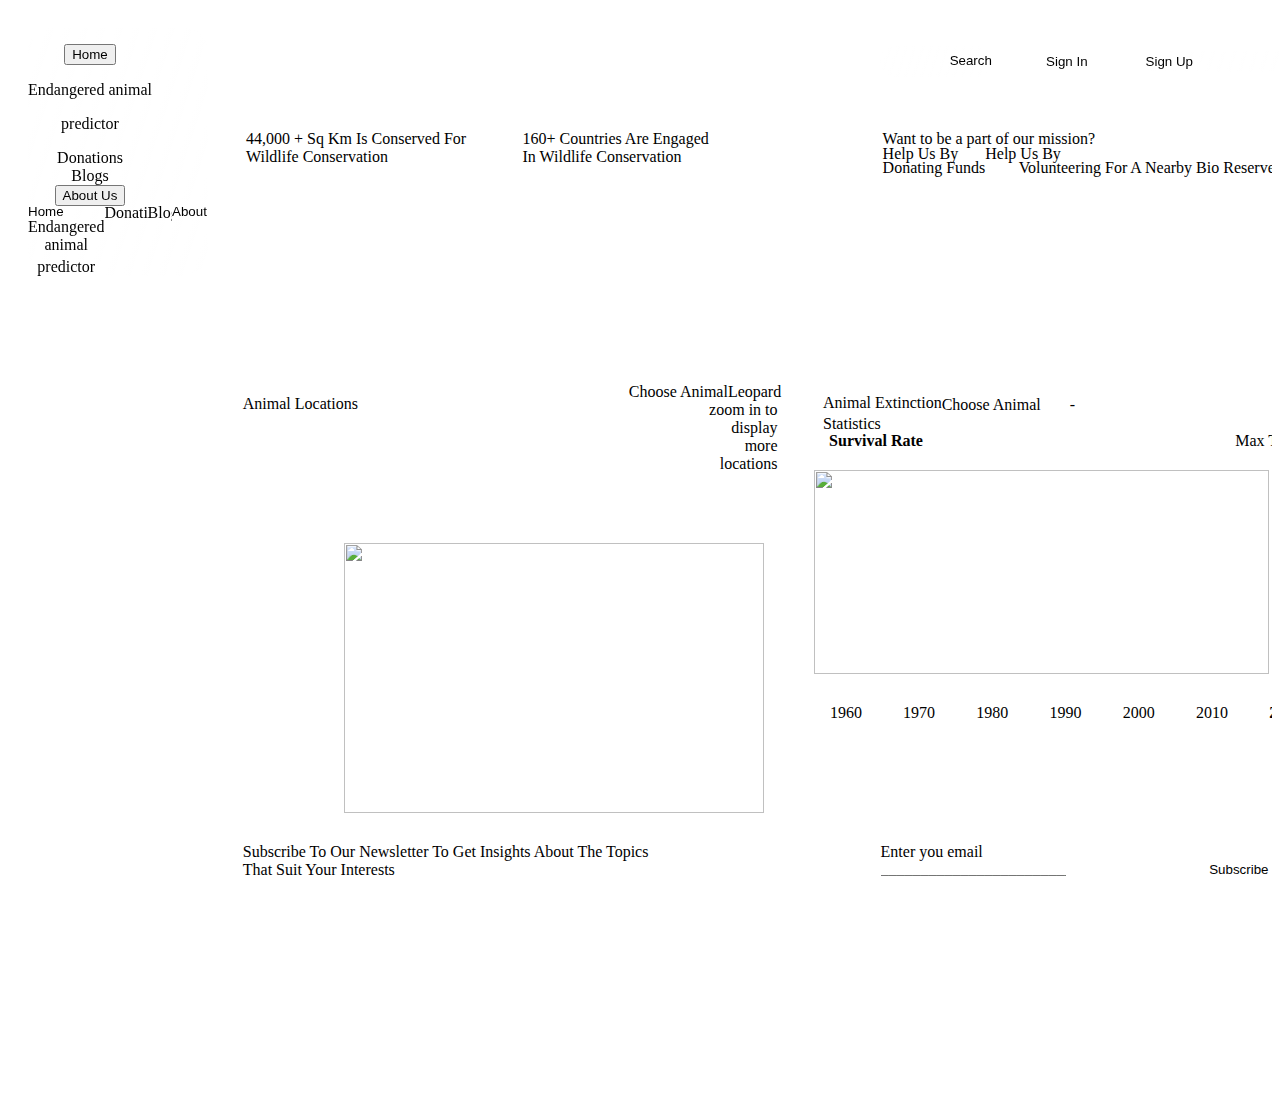
==== commit 87feb01d: "updated" ====
--- a/index.html
+++ b/index.html
@@ -345,7 +345,51 @@
             alt=""
             src="./public/group-1000005086-2.svg"
           />
-
+          <div class="footer-links">
+            <nav class="link-categories">
+              <button id="myutton" class="home-button">
+                <div class="home">Home</div>
+                <script type="text/javascript">
+                  document.getElementById("myutton").onclick = function () {
+                    window.location.href = "bio-diversity-v1.html";
+                };
+                </script>
+              </button>
+              <div class="link-categories-inner">
+                <div class="endangered-animal-predictor-wrapper">
+                  <div id="myButon" class="endangered-animal-predictor-container">
+                    <p class="endangered-animal">Endangered animal</p>
+                    <p class="zoom-in-to">predictor</p>
+                    <script type="text/javascript">
+                      document.getElementById("myButon").onclick = function () {
+                        window.location.href = "bio-diversity-v4.html";
+                    };
+                    </script>
+                  </div>
+                </div>
+              </div>
+              <div class="link-categories-child" id="frameContainer1">
+                <div class="donations-wrapper">
+                  <div class="donations">Donations</div>
+                </div>
+              </div>
+              <div class="link-categories-child" id="frameContainer2">
+                <div class="blogs-wrapper">
+                  <div class="blogs">Blogs</div>
+                </div>
+              </div>
+              <button class="link-categories-inner2" id="myButton">
+                <div class="about-us-wrapper">
+                  <div class="about-us">About Us</div>
+                  <script type="text/javascript">
+                    document.getElementById("myButton").onclick = function () {
+                      window.location.href = "bio-diversity-v3.html";
+                  };
+                  </script>
+                </div>
+              </button>
+            </nav>
+          </div>
           <div class="footer-navigation">
             <div class="footer-links1">
               <button class="home-link">
@@ -353,9 +397,14 @@
               </button>
               <div class="link-items-wrapper">
                 <div class="link-items">
-                  <div class="endangered-animal-predictor-container1">
+                  <class="endangered-animal-predictor-container1">
                     <p class="endangered-animal1">Endangered animal</p>
                     <p class="zoom-in-to1">predictor</p>
+                    <script type="text/javascript">
+                      document.getElementById("mybuton").onclick = function () {
+                        window.location.href = "bio-diversity-v4.html";
+                    };
+                    </script>
                   </div>
                 </div>
               </div>
@@ -393,7 +442,7 @@
             <div class="search1">Search</div>
           </div>
         </button>
-        <button class="auth-buttons">
+        <button id="but" class="auth-buttons">
           <a class="sign-in">Sign In</a>
         </button>
         <button class="signup-button">
